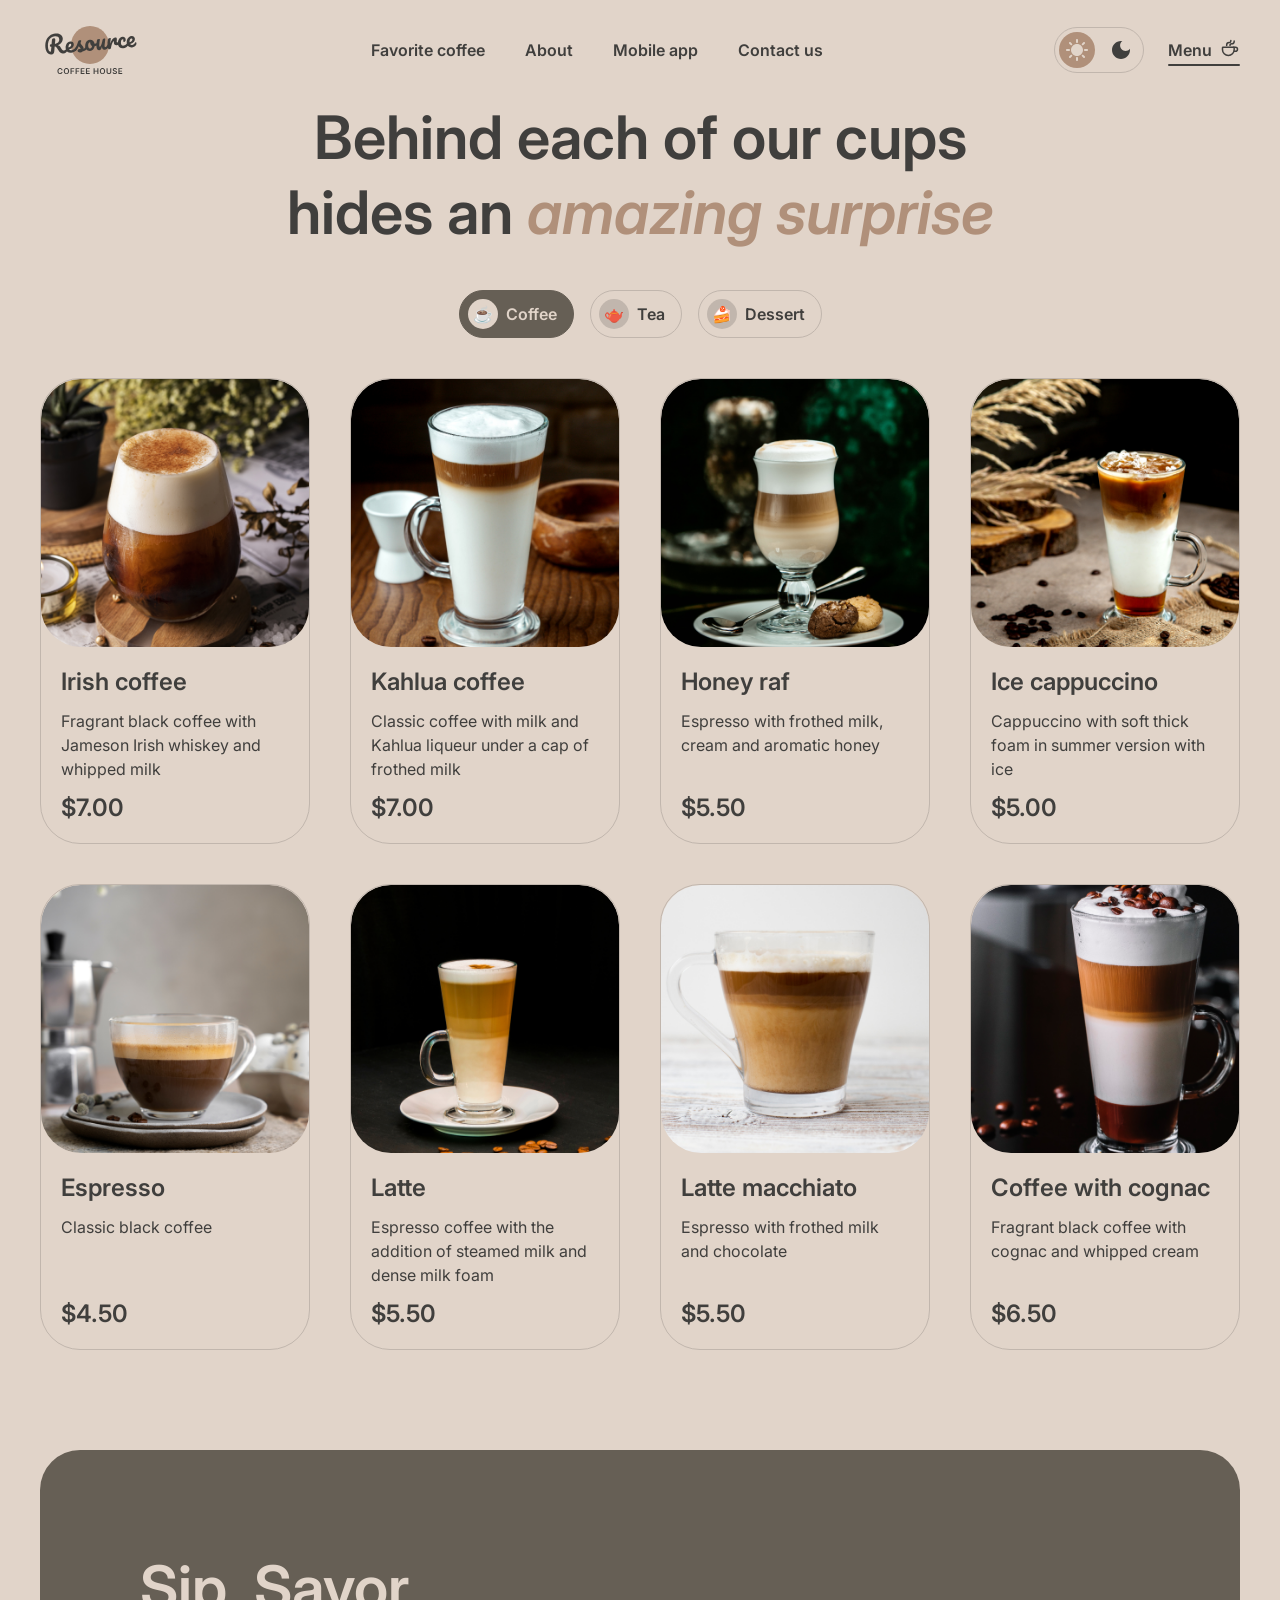
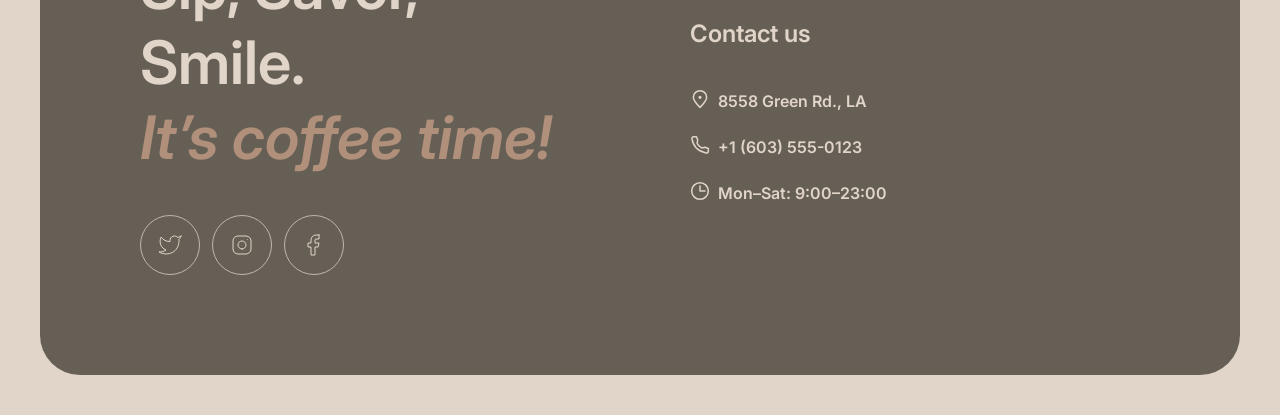
==== menu.html @ 14763e5f "feat: add sections to menu page" ====
<!doctype html>
<html lang="en">
  <head>
    <meta charset="UTF-8">
    <meta name="viewport" content="width=device-width, initial-scale=1.0">
    <meta name="description" content="Menu of Coffee House Resource: coffee, tea and desserts.">
    <title>Menu — Coffee House</title>
    <link rel="icon" href="assets/favicon.svg" type="image/svg+xml">
    <link rel="preconnect" href="https://fonts.googleapis.com">
    <link rel="preconnect" href="https://fonts.gstatic.com" crossorigin>
    <link
      rel="stylesheet"
      href="https://fonts.googleapis.com/css2?family=Inter:ital,wght@0,400;0,600;1,600&display=swap"
    >
    <link rel="stylesheet" href="css/tokens.css">
    <link rel="stylesheet" href="css/base.css">
    <link rel="stylesheet" href="css/components.css">
    <link rel="stylesheet" href="css/layout.css">
  </head>
  <body>
    <header class="header">
      <div class="container header__inner">
        <a class="logo" href="index.html">
          <img class="logo__image logo__image--light" src="assets/icons/logo.svg" width="100" height="60" alt="Resource Coffee House">
          <img class="logo__image logo__image--dark" src="assets/icons/logo-dark.svg" width="100" height="60" alt="Resource Coffee House">
        </a>
        <nav class="nav" aria-label="Main navigation">
          <ul class="nav__list">
            <li><a class="link" href="index.html#favorite-coffee">Favorite coffee</a></li>
            <li><a class="link" href="index.html#about">About</a></li>
            <li><a class="link" href="index.html#mobile-app">Mobile app</a></li>
            <li><a class="link" href="#contacts">Contact us</a></li>
          </ul>
          <ul class="nav__catalog">
            <li><a class="link" href="menu.html" aria-current="page">Menu <svg class="icon icon--coffee-cup" viewBox="0 0 20 20" fill="none" aria-hidden="true" focusable="false">
              <path d="M14.1667 9.76667V11.6667C14.1667 14.8883 11.555 17.5 8.33333 17.5C5.11167 17.5 2.5 14.8883 2.5 11.6667V9.76667C2.5 9.4353 2.76863 9.16667 3.1 9.16667H13.5667C13.898 9.16667 14.1667 9.4353 14.1667 9.76667Z" stroke="currentColor" stroke-width="1.5" stroke-linecap="round" stroke-linejoin="round"/>
              <path d="M10 7.5C10 6.66667 10.5952 5.83333 11.7857 5.83333C13.1007 5.83333 14.1667 4.76734 14.1667 3.45238V2.91667" stroke="currentColor" stroke-width="1.5" stroke-linecap="round" stroke-linejoin="round"/>
              <path d="M6.66667 7.5V7.08333C6.66667 5.70262 7.78595 4.58333 9.16667 4.58333C10.0871 4.58333 10.8333 3.83714 10.8333 2.91667V2.5" stroke="currentColor" stroke-width="1.5" stroke-linecap="round" stroke-linejoin="round"/>
              <path d="M13.3333 9.16667H15.4167C16.5673 9.16667 17.5 10.0994 17.5 11.25C17.5 12.4006 16.5673 13.3333 15.4167 13.3333H14.1667" stroke="currentColor" stroke-width="1.5" stroke-linecap="round" stroke-linejoin="round"/>
            </svg></a></li>
          </ul>
        </nav>
        <label class="theme-switch header__theme-switch">
          <input class="theme-switch__input visually-hidden" id="theme-toggle" type="checkbox" role="switch" aria-label="Dark theme">
          <span class="theme-switch__option theme-switch__option--light"><svg class="icon icon--sun" viewBox="0 0 36 36" fill="none" aria-hidden="true" focusable="false">
            <path d="M17 10V8C17 7.45 17.45 7 18 7C18.55 7 19 7.45 19 8V10C19 10.55 18.55 11 18 11C17.45 11 17 10.55 17 10ZM24.36 13.05L25.77 11.63C26.16 11.24 26.16 10.61 25.77 10.22C25.38 9.83 24.75 9.83 24.36 10.22L22.95 11.64C22.56 12.03 22.56 12.66 22.95 13.05C23.34 13.44 23.97 13.44 24.36 13.05ZM28 17H26C25.45 17 25 17.45 25 18C25 18.55 25.45 19 26 19H28C28.55 19 29 18.55 29 18C29 17.45 28.55 17 28 17ZM18 25C17.45 25 17 25.45 17 26V28C17 28.55 17.45 29 18 29C18.55 29 19 28.55 19 28V26C19 25.45 18.55 25 18 25ZM11.64 13.05L10.22 11.64C9.83 11.25 9.83 10.61 10.22 10.23C10.61 9.85 11.25 9.84 11.63 10.23L13.04 11.64C13.43 12.03 13.43 12.67 13.04 13.05C12.65 13.43 12.02 13.44 11.64 13.05ZM22.95 22.95C22.56 23.34 22.56 23.98 22.95 24.36L24.36 25.77C24.75 26.16 25.39 26.16 25.77 25.77C26.16 25.38 26.16 24.74 25.77 24.36L24.36 22.95C23.98 22.56 23.34 22.56 22.95 22.95ZM8 19H10C10.55 19 11 18.55 11 18C11 17.45 10.55 17 10 17H8C7.45 17 7 17.45 7 18C7 18.55 7.45 19 8 19ZM11.64 25.78L13.05 24.37C13.44 23.98 13.44 23.34 13.05 22.96C12.66 22.58 12.02 22.57 11.64 22.96L10.23 24.37C9.84 24.76 9.84 25.4 10.23 25.78C10.61 26.17 11.25 26.17 11.64 25.78ZM18 12C14.69 12 12 14.69 12 18C12 21.31 14.69 24 18 24C21.31 24 24 21.31 24 18C24 14.69 21.31 12 18 12Z" fill="currentColor"/>
          </svg></span>
          <span class="theme-switch__option theme-switch__option--dark"><svg class="icon icon--moon" viewBox="0 0 36 36" fill="none" aria-hidden="true" focusable="false">
            <path d="M18 9C13.03 9 9 13.03 9 18C9 22.97 13.03 27 18 27C22.97 27 27 22.97 27 18C27 17.54 26.96 17.08 26.9 16.64C25.92 18.01 24.32 18.9 22.5 18.9C19.52 18.9 17.1 16.48 17.1 13.5C17.1 11.69 17.99 10.08 19.36 9.1C18.92 9.04 18.46 9 18 9Z" fill="currentColor"/>
          </svg></span>
        </label>
        <button class="burger-button header__burger" type="button" aria-label="Open menu">
          <svg class="icon icon--burger" viewBox="0 0 17.5 9.5" fill="none" aria-hidden="true" focusable="false">
            <path d="M0.75 0.75H16.75" stroke="currentColor" stroke-width="1.5" stroke-linecap="round" stroke-linejoin="round"/>
            <path d="M0.75 8.75H16.75" stroke="currentColor" stroke-width="1.5" stroke-linecap="round" stroke-linejoin="round"/>
          </svg>
        </button>
      </div>
    </header>

    <main class="main">
      <section class="menu">
        <div class="container">
          <div class="menu__offer">
            <h1 class="menu__title">Behind each of our cups hides an <span class="accent">amazing surprise</span></h1>
            <div class="menu__tabs">
              <button class="tab tab--active" type="button" aria-pressed="true">
                <span class="tab__icon" aria-hidden="true">☕</span>Coffee
              </button>
              <button class="tab" type="button" aria-pressed="false">
                <span class="tab__icon" aria-hidden="true">🫖</span>Tea
              </button>
              <button class="tab" type="button" aria-pressed="false">
                <span class="tab__icon" aria-hidden="true">🍰</span>Dessert
              </button>
            </div>
          </div>
          <ul class="menu__grid">
            <li class="menu__item">
              <article class="card" tabindex="0">
                <div class="card__image-box">
                  <img class="card__image" src="assets/images/coffee-1.png" width="340" height="340" alt="Irish coffee">
                </div>
                <div class="card__body">
                  <div class="card__info">
                    <h2 class="card__title">Irish coffee</h2>
                    <p>Fragrant black coffee with Jameson Irish whiskey and whipped milk</p>
                  </div>
                  <p class="card__price">$7.00</p>
                </div>
              </article>
            </li>
            <li class="menu__item">
              <article class="card" tabindex="0">
                <div class="card__image-box">
                  <img class="card__image" src="assets/images/coffee-2.png" width="340" height="340" alt="Kahlua coffee">
                </div>
                <div class="card__body">
                  <div class="card__info">
                    <h2 class="card__title">Kahlua coffee</h2>
                    <p>Classic coffee with milk and Kahlua liqueur under a cap of frothed milk</p>
                  </div>
                  <p class="card__price">$7.00</p>
                </div>
              </article>
            </li>
            <li class="menu__item">
              <article class="card" tabindex="0">
                <div class="card__image-box">
                  <img class="card__image" src="assets/images/coffee-3.png" width="340" height="340" alt="Honey raf">
                </div>
                <div class="card__body">
                  <div class="card__info">
                    <h2 class="card__title">Honey raf</h2>
                    <p>Espresso with frothed milk, cream and aromatic honey</p>
                  </div>
                  <p class="card__price">$5.50</p>
                </div>
              </article>
            </li>
            <li class="menu__item">
              <article class="card" tabindex="0">
                <div class="card__image-box">
                  <img class="card__image" src="assets/images/coffee-4.png" width="340" height="340" alt="Ice cappuccino">
                </div>
                <div class="card__body">
                  <div class="card__info">
                    <h2 class="card__title">Ice cappuccino</h2>
                    <p>Cappuccino with soft thick foam in summer version with ice</p>
                  </div>
                  <p class="card__price">$5.00</p>
                </div>
              </article>
            </li>
            <li class="menu__item">
              <article class="card" tabindex="0">
                <div class="card__image-box">
                  <img class="card__image" src="assets/images/coffee-5.png" width="340" height="340" alt="Espresso">
                </div>
                <div class="card__body">
                  <div class="card__info">
                    <h2 class="card__title">Espresso</h2>
                    <p>Classic black coffee</p>
                  </div>
                  <p class="card__price">$4.50</p>
                </div>
              </article>
            </li>
            <li class="menu__item">
              <article class="card" tabindex="0">
                <div class="card__image-box">
                  <img class="card__image" src="assets/images/coffee-6.png" width="340" height="340" alt="Latte">
                </div>
                <div class="card__body">
                  <div class="card__info">
                    <h2 class="card__title">Latte</h2>
                    <p>Espresso coffee with the addition of steamed milk and dense milk foam</p>
                  </div>
                  <p class="card__price">$5.50</p>
                </div>
              </article>
            </li>
            <li class="menu__item">
              <article class="card" tabindex="0">
                <div class="card__image-box">
                  <img class="card__image" src="assets/images/coffee-7.png" width="340" height="340" alt="Latte macchiato">
                </div>
                <div class="card__body">
                  <div class="card__info">
                    <h2 class="card__title">Latte macchiato</h2>
                    <p>Espresso with frothed milk and chocolate</p>
                  </div>
                  <p class="card__price">$5.50</p>
                </div>
              </article>
            </li>
            <li class="menu__item">
              <article class="card" tabindex="0">
                <div class="card__image-box">
                  <img class="card__image" src="assets/images/coffee-8.png" width="340" height="340" alt="Coffee with cognac">
                </div>
                <div class="card__body">
                  <div class="card__info">
                    <h2 class="card__title">Coffee with cognac</h2>
                    <p>Fragrant black coffee with cognac and whipped cream</p>
                  </div>
                  <p class="card__price">$6.50</p>
                </div>
              </article>
            </li>
          </ul>
          <button class="icon-button menu__more" type="button" aria-label="Load more">
            <svg class="icon icon--refresh" viewBox="0 0 24 24" fill="none" aria-hidden="true" focusable="false">
              <path d="M21.8883 13.5C21.1645 18.3113 17.013 22 12 22C6.47715 22 2 17.5228 2 12C2 6.47715 6.47715 2 12 2C16.1006 2 19.6248 4.46819 21.1679 8" stroke="currentColor" stroke-linecap="round" stroke-linejoin="round"/>
              <path d="M17 8H21.4C21.7314 8 22 7.73137 22 7.4V3" stroke="currentColor" stroke-linecap="round" stroke-linejoin="round"/>
            </svg>
          </button>
        </div>
      </section>
    </main>

    <footer class="footer" id="contacts">
      <div class="container">
        <div class="footer__inner">
          <div class="footer__offer">
            <h2 class="footer__title">Sip, Savor, Smile. <span class="accent">It’s coffee time!</span></h2>
            <ul class="footer__socials">
              <li>
                <a class="social-link" href="https://x.com" target="_blank" rel="noopener noreferrer" aria-label="Twitter">
                  <svg class="icon icon--twitter" viewBox="0 0 24 24" fill="none" aria-hidden="true" focusable="false">
                    <path d="M23 3.01006C23 3.01006 20.9821 4.20217 19.86 4.54006C19.2577 3.84757 18.4573 3.35675 17.567 3.13398C16.6767 2.91122 15.7395 2.96725 14.8821 3.29451C14.0247 3.62177 13.2884 4.20446 12.773 4.96377C12.2575 5.72309 11.9877 6.62239 12 7.54006V8.54006C10.2426 8.58562 8.50127 8.19587 6.93101 7.4055C5.36074 6.61513 4.01032 5.44869 3 4.01006C3 4.01006 -1 13.0101 8 17.0101C5.94053 18.408 3.48716 19.109 1 19.0101C10 24.0101 21 19.0101 21 7.51006C20.9991 7.23151 20.9723 6.95365 20.92 6.68006C21.9406 5.67355 23 3.01006 23 3.01006Z" stroke="currentColor" stroke-linecap="round" stroke-linejoin="round"/>
                  </svg>
                </a>
              </li>
              <li>
                <a class="social-link" href="https://www.instagram.com" target="_blank" rel="noopener noreferrer" aria-label="Instagram">
                  <svg class="icon icon--instagram" viewBox="0 0 24 24" fill="none" aria-hidden="true" focusable="false">
                    <path d="M12 16C14.2091 16 16 14.2091 16 12C16 9.79086 14.2091 8 12 8C9.79086 8 8 9.79086 8 12C8 14.2091 9.79086 16 12 16Z" stroke="currentColor" stroke-linecap="round" stroke-linejoin="round"/>
                    <path d="M3 16V8C3 5.23858 5.23858 3 8 3H16C18.7614 3 21 5.23858 21 8V16C21 18.7614 18.7614 21 16 21H8C5.23858 21 3 18.7614 3 16Z" stroke="currentColor"/>
                    <path d="M17.5 6.51L17.51 6.49889" stroke="currentColor" stroke-linecap="round" stroke-linejoin="round"/>
                  </svg>
                </a>
              </li>
              <li>
                <a class="social-link" href="https://www.facebook.com" target="_blank" rel="noopener noreferrer" aria-label="Facebook">
                  <svg class="icon icon--facebook" viewBox="0 0 24 24" fill="none" aria-hidden="true" focusable="false">
                    <path d="M17 2H14C12.6739 2 11.4021 2.52678 10.4645 3.46447C9.52678 4.40215 9 5.67392 9 7V10H6V14H9V22H13V14H16L17 10H13V7C13 6.73478 13.1054 6.48043 13.2929 6.29289C13.4804 6.10536 13.7348 6 14 6H17V2Z" stroke="currentColor" stroke-linecap="round" stroke-linejoin="round"/>
                  </svg>
                </a>
              </li>
            </ul>
          </div>
          <div class="footer__contacts">
            <h3 class="footer__subtitle">Contact us</h3>
            <address class="footer__address">
              <ul class="footer__contacts-list">
                <li>
                  <a class="link" href="https://www.google.com/maps/search/?api=1&amp;query=8558+Green+Rd.,+Los+Angeles" target="_blank" rel="noopener noreferrer">
                    <svg class="icon icon--pin" viewBox="0 0 20 20" fill="none" aria-hidden="true" focusable="false">
                      <path d="M16.6667 8.33333C16.6667 12.0152 10 18.3333 10 18.3333C10 18.3333 3.33333 12.0152 3.33333 8.33333C3.33333 4.65143 6.3181 1.66667 10 1.66667C13.6819 1.66667 16.6667 4.65143 16.6667 8.33333Z" stroke="currentColor" stroke-width="1.5"/>
                      <path d="M10 9.16667C10.4602 9.16667 10.8333 8.79357 10.8333 8.33333C10.8333 7.8731 10.4602 7.5 10 7.5C9.53976 7.5 9.16667 7.8731 9.16667 8.33333C9.16667 8.79357 9.53976 9.16667 10 9.16667Z" fill="currentColor" stroke="currentColor" stroke-width="1.5" stroke-linecap="round" stroke-linejoin="round"/>
                    </svg>8558 Green Rd., LA
                  </a>
                </li>
                <li>
                  <a class="link" href="tel:+16035550123"><svg class="icon icon--phone" viewBox="0 0 20 20" fill="none" aria-hidden="true" focusable="false">
                    <path d="M15.0985 12.2517L11.6667 12.9167C9.34857 11.7532 7.91667 10.4167 7.08333 8.33333L7.72496 4.89158L6.5121 1.66667L3.72959 1.66667C2.60204 1.66667 1.71479 2.59962 1.90121 3.71165C2.299 6.08458 3.37244 10.0391 6.25 12.9167C9.27351 15.9402 13.5663 17.3318 16.1379 17.9288C17.2991 18.1984 18.3333 17.2908 18.3333 16.0988L18.3333 13.4844L15.0985 12.2517Z" stroke="currentColor" stroke-width="1.5" stroke-linecap="round" stroke-linejoin="round"/>
                  </svg>+1 (603) 555-0123</a>
                </li>
                <li>
                  <span class="link footer__hours"><svg class="icon icon--clock" viewBox="0 0 20 20" fill="none" aria-hidden="true" focusable="false">
                    <path d="M10 5L10 10L15 10" stroke="currentColor" stroke-width="1.5" stroke-linecap="round" stroke-linejoin="round"/>
                    <path d="M10 18.3333C14.6024 18.3333 18.3333 14.6024 18.3333 10C18.3333 5.39763 14.6024 1.66667 10 1.66667C5.39763 1.66667 1.66667 5.39763 1.66667 10C1.66667 14.6024 5.39763 18.3333 10 18.3333Z" stroke="currentColor" stroke-width="1.5" stroke-linecap="round" stroke-linejoin="round"/>
                  </svg>Mon–Sat: 9:00–23:00</span>
                </li>
              </ul>
            </address>
          </div>
        </div>
      </div>
    </footer>
  </body>
</html>
---- css/tokens.css ----
:root {
  --text-primary: #403f3d;
  --text-inverse: #e1d4c9;
  --text-accent: #b0907a;

  --background-page: #e1d4c9;
  --background-container: #665f55;
  --background-overlay: rgb(64 63 61 / 80%);

  --border-primary: #c1b6ad;
  --border-inverse: #665f55;

  --font-family: "Inter", sans-serif;
  --font-weight-regular: 400;
  --font-weight-semibold: 600;

  --heading-1: var(--font-weight-semibold) 72px / 1.05 var(--font-family);
  --heading-1-accent: italic var(--font-weight-semibold) 72px / 1.05 var(--font-family);
  --heading-2: var(--font-weight-semibold) 60px / 1.25 var(--font-family);
  --heading-2-accent: italic var(--font-weight-semibold) 60px / 1.25 var(--font-family);
  --heading-3: var(--font-weight-semibold) 24px / 1.25 var(--font-family);

  --body-medium: var(--font-weight-regular) 16px / 1.5 var(--font-family);
  --body-small: var(--font-weight-regular) 14px / 20px var(--font-family);
  --body-caption: var(--font-weight-semibold) 10px / 1.4 var(--font-family);

  --action-link-button: var(--font-weight-semibold) 16px / 1.5 var(--font-family);
  --action-burger-link: var(--font-weight-semibold) 32px / 1.25 var(--font-family);

  --radius-pill: 100px;
  --radius-large: 40px;
  --radius-medium: 20px;

  --space-4: 4px;
  --space-8: 8px;
  --space-12: 12px;
  --space-16: 16px;
  --space-20: 20px;
  --space-24: 24px;
  --space-40: 40px;
  --space-60: 60px;
  --space-100: 100px;
  --section-gap: var(--space-100);

  --container-max-width: 1440px;
  --container-padding: 40px;
  --header-height: 60px;

  --button-width: 200px;
  --button-icon-size: 60px;
  --button-burger-size: 44px;
  --icon-size-small: 20px;
  --icon-size-medium: 24px;
  --icon-size-large: 36px;
  --slider-control-width: 40px;
  --slider-control-height: 4px;

  --transition: 0.3s ease-in-out;

  color-scheme: light;
}

/* Dark theme */
:root:has(#theme-toggle:checked) {
  --text-primary: #e1d4c9;
  --text-inverse: #e1d4c9;
  --text-accent: #b0907a;

  --background-page: #292826;
  --background-container: #403f3d;
  --background-overlay: rgb(41 40 38 / 80%);

  --border-primary: #665f55;
  --border-inverse: #c1b6ad;

  color-scheme: dark;
}

@media (max-width: 600px) {
  :root {
    --heading-1: var(--font-weight-semibold) 42px / 1.15 var(--font-family);
    --heading-1-accent: italic var(--font-weight-semibold) 42px / 1.15 var(--font-family);
    --heading-2: var(--font-weight-semibold) 32px / 1.25 var(--font-family);
    --heading-2-accent: italic var(--font-weight-semibold) 32px / 1.25 var(--font-family);

    --container-padding: 16px;
  }
}
---- css/base.css ----
*,
*::before,
*::after {
  box-sizing: border-box;
}

html {
  scroll-behavior: smooth;
  -webkit-text-size-adjust: 100%;
}

body {
  margin: 0;
  min-width: 380px;
  font: var(--body-medium);
  color: var(--text-primary);
  background-color: var(--background-page);
  transition:
    color var(--transition),
    background-color var(--transition);
}

h1,
h2,
h3,
p,
ul,
figure {
  margin: 0;
}

ul {
  padding: 0;
  list-style: none;
}

a {
  color: inherit;
  text-decoration: none;
}

img,
svg {
  display: block;
  max-width: 100%;
}

button,
input {
  font: inherit;
  color: inherit;
}

button {
  padding: 0;
  border: none;
  background: none;
  cursor: pointer;
}

.container {
  width: 100%;
  max-width: var(--container-max-width);
  margin-inline: auto;
  padding-inline: var(--container-padding);
}

.accent {
  font-style: italic;
  color: var(--text-accent);
}

.visually-hidden {
  position: absolute;
  width: 1px;
  height: 1px;
  margin: -1px;
  padding: 0;
  overflow: hidden;
  clip: rect(0 0 0 0);
  white-space: nowrap;
  border: 0;
}

:focus-visible {
  outline: 2px solid var(--text-accent);
  outline-offset: 2px;
}
---- css/components.css ----
.icon {
  --icon-size: var(--icon-size-medium);

  display: block;
  flex-shrink: 0;
  width: var(--icon-size);
  height: var(--icon-size);
}

.icon--coffee-cup,
.icon--pin,
.icon--phone,
.icon--clock {
  --icon-size: var(--icon-size-small);
}

.icon--app-store {
  --icon-size: 32px;
}

.icon--google-play {
  --icon-size: 28px;
}

.icon--sun,
.icon--moon {
  --icon-size: var(--icon-size-large);
}

.link {
  position: relative;
  display: inline-flex;
  align-items: flex-start;
  gap: var(--space-8);
  font: var(--action-link-button);
}

.link::after {
  content: "";
  position: absolute;
  left: 0;
  right: 0;
  bottom: calc(-1 * var(--space-4));
  height: 2px;
  border-radius: var(--radius-pill);
  background-color: currentColor;
  transform: scaleX(0);
  transition: transform var(--transition);
}

.link:hover::after,
.link[aria-current="page"]::after {
  transform: scaleX(1);
}

.button {
  display: inline-flex;
  align-items: center;
  justify-content: center;
  width: var(--button-width);
  max-width: 100%;
  border: 1px solid transparent;
  border-radius: var(--radius-pill);
  font: var(--action-link-button);
  text-align: center;
  transition:
    color var(--transition),
    background-color var(--transition),
    border-color var(--transition);
}

.button--primary {
  padding: var(--space-20);
  color: var(--text-primary);
  background-color: var(--background-page);
}

.button--primary .icon {
  width: 0;
  opacity: 0;
  transition:
    width var(--transition),
    margin var(--transition),
    opacity var(--transition);
}

.button--primary:hover .icon {
  width: var(--icon-size);
  margin-inline-start: var(--space-8);
  opacity: 1;
}

.button--secondary {
  padding: var(--space-8) var(--space-20);
  color: var(--text-primary);
  border-color: var(--border-inverse);
}

.button--secondary:hover {
  color: var(--text-inverse);
  background-color: var(--background-container);
  border-color: var(--background-container);
}

.store-button {
  display: inline-flex;
  align-items: center;
  gap: var(--space-8);
  width: var(--button-width);
  padding: var(--space-12) var(--space-20);
  color: var(--text-primary);
  border: 1px solid var(--border-inverse);
  border-radius: var(--radius-pill);
  transition:
    color var(--transition),
    background-color var(--transition),
    border-color var(--transition);
}

.store-button:hover {
  color: var(--text-inverse);
  background-color: var(--background-container);
  border-color: var(--background-container);
}

.store-button__icon-box {
  display: flex;
  align-items: center;
  justify-content: center;
  width: var(--icon-size-large);
  height: var(--icon-size-large);
}

.store-button__text {
  display: flex;
  flex-direction: column;
  gap: 2px;
  font: var(--action-link-button);
  white-space: nowrap;
}

.store-button__caption {
  font: var(--body-caption);
}

.icon-button {
  display: inline-flex;
  align-items: center;
  justify-content: center;
  flex-shrink: 0;
  width: var(--button-icon-size);
  height: var(--button-icon-size);
  color: var(--text-primary);
  border: 1px solid var(--border-inverse);
  border-radius: var(--radius-pill);
  transition:
    color var(--transition),
    background-color var(--transition),
    border-color var(--transition);
}

.icon-button:hover {
  color: var(--text-inverse);
  background-color: var(--background-container);
  border-color: var(--background-container);
}

.social-link {
  display: inline-flex;
  align-items: center;
  justify-content: center;
  width: var(--button-icon-size);
  height: var(--button-icon-size);
  color: var(--text-inverse);
  border: 1px solid var(--border-primary);
  border-radius: var(--radius-pill);
  transition:
    color var(--transition),
    background-color var(--transition),
    border-color var(--transition);
}

.social-link:hover {
  color: var(--text-primary);
  background-color: var(--background-page);
  border-color: var(--background-page);
}

.burger-button {
  display: inline-flex;
  align-items: center;
  justify-content: center;
  width: var(--button-burger-size);
  height: var(--button-burger-size);
  color: var(--text-primary);
  border: 1px solid var(--border-inverse);
  border-radius: var(--radius-pill);
  transition:
    color var(--transition),
    background-color var(--transition);
}

.burger-button:hover {
  color: var(--text-inverse);
  background-color: var(--background-container);
}

.burger-button .icon--burger {
  width: 18px;
  height: 10px;
}

.theme-switch {
  --theme-option-size: var(--icon-size-large);

  display: inline-flex;
  align-items: center;
  gap: var(--space-8);
  padding: var(--space-4);
  border: 1px solid var(--border-primary);
  border-radius: var(--radius-pill);
  cursor: pointer;
  transition: border-color var(--transition);
}

.theme-switch:has(:focus-visible) {
  outline: 2px solid var(--text-accent);
  outline-offset: 2px;
}

.theme-switch__option {
  display: flex;
  align-items: center;
  justify-content: center;
  width: var(--theme-option-size);
  height: var(--theme-option-size);
  color: var(--text-primary);
  border-radius: var(--radius-pill);
  transition:
    color var(--transition),
    background-color var(--transition);
}

.theme-switch__input:not(:checked) ~ .theme-switch__option--light,
.theme-switch__input:checked ~ .theme-switch__option--dark {
  color: var(--text-inverse);
  background-color: var(--text-accent);
}

.theme-switch:hover .theme-switch__input:not(:checked) ~ .theme-switch__option--dark,
.theme-switch:hover .theme-switch__input:checked ~ .theme-switch__option--light {
  color: var(--text-inverse);
  background-color: var(--background-container);
}

@media (max-width: 768px) {
  .theme-switch {
    --theme-option-size: 44px;
  }
}

.tab {
  display: inline-flex;
  align-items: center;
  gap: var(--space-8);
  padding: var(--space-8) var(--space-16) var(--space-8) var(--space-8);
  font: var(--action-link-button);
  color: var(--text-primary);
  border: 1px solid var(--border-primary);
  border-radius: var(--radius-pill);
  transition:
    color var(--transition),
    background-color var(--transition),
    border-color var(--transition);
}

.tab__icon {
  display: flex;
  align-items: center;
  justify-content: center;
  width: 30px;
  height: 30px;
  border-radius: var(--radius-pill);
  background-color: var(--border-primary);
  transition: background-color var(--transition);
}

.tab--active,
.tab:hover {
  color: var(--text-inverse);
  background-color: var(--background-container);
  border-color: var(--background-container);
}

.tab--active .tab__icon,
.tab:hover .tab__icon {
  background-color: var(--background-page);
}

.slider-controls {
  display: flex;
  gap: var(--space-12);
}

.slider-control {
  width: var(--slider-control-width);
  height: var(--slider-control-height);
  border-radius: var(--radius-pill);
  background-color: var(--border-primary);
  transition: background-color var(--transition);
}

.slider-control--active {
  background-color: var(--background-container);
}

.card {
  display: flex;
  flex-direction: column;
  height: 100%;
  overflow: hidden;
  color: var(--text-primary);
  border: 1px solid var(--border-primary);
  border-radius: var(--radius-large);
  cursor: pointer;
}

.card__image-box {
  aspect-ratio: 1;
  overflow: hidden;
  border-radius: var(--radius-large);
}

.card__image {
  width: 100%;
  height: 100%;
  object-fit: cover;
  transform: scale(1.1);
  transition: transform var(--transition);
}

.card:hover .card__image {
  transform: scale(1);
}

.card__body {
  display: flex;
  flex: 1;
  flex-direction: column;
  justify-content: space-between;
  gap: var(--space-12);
  padding: var(--space-20);
}

.card__info {
  display: flex;
  flex-direction: column;
  gap: var(--space-12);
}

.card__title,
.card__price {
  font: var(--heading-3);
}

.photo {
  overflow: hidden;
  border-radius: var(--radius-medium);
}

.photo__image {
  width: 100%;
  height: 100%;
  object-fit: cover;
  transform: scale(1.1);
  transition: transform var(--transition);
}

.photo:hover .photo__image {
  transform: scale(1);
}
---- css/layout.css ----
.header {
  padding-top: var(--space-20);
}

.header__inner {
  display: grid;
  grid-template-columns: auto 1fr auto auto;
  align-items: center;
  column-gap: var(--space-24);
  min-height: var(--header-height);
}

.logo {
  grid-column: 1;
  grid-row: 1;
}

.logo__image--dark,
:root:has(#theme-toggle:checked) .logo__image--light {
  display: none;
}

:root:has(#theme-toggle:checked) .logo__image--dark {
  display: block;
}

.nav {
  display: grid;
  grid-column: 2 / 5;
  grid-row: 1;
  grid-template-columns: subgrid;
  align-items: center;
}

.nav__list {
  display: flex;
  grid-column: 1;
  justify-content: center;
  gap: var(--space-40);
  white-space: nowrap;
}

.nav__catalog {
  grid-column: 3;
  white-space: nowrap;
}

.header__theme-switch {
  grid-column: 3;
  grid-row: 1;
}

.header__burger {
  display: none;
  grid-column: 4;
  grid-row: 1;
}

.main {
  padding-top: var(--space-20);
}

.footer {
  padding-block: var(--section-gap) var(--space-40);
}

.footer__inner {
  display: flex;
  align-items: center;
  gap: var(--space-100);
  padding: var(--space-100);
  color: var(--text-inverse);
  background-color: var(--background-container);
  border-radius: var(--radius-large);
  transition: background-color var(--transition);
}

.footer__offer,
.footer__contacts {
  display: flex;
  flex: 1;
  flex-direction: column;
  gap: var(--space-40);
}

.footer__title {
  font: var(--heading-2);
}

.footer__title .accent {
  display: block;
}

.footer__subtitle {
  font: var(--heading-3);
}

.footer__socials {
  display: flex;
  gap: var(--space-12);
}

.footer__address {
  font-style: normal;
}

.footer__contacts-list {
  display: flex;
  flex-direction: column;
  align-items: flex-start;
  gap: var(--space-20);
}

.footer__hours::after {
  content: none;
}

.section {
  padding-top: var(--section-gap);
}

.section__title {
  font: var(--heading-2);
}

.hero__inner {
  display: flex;
  align-items: center;
  padding: var(--space-100);
  color: var(--text-inverse);
  background: url("../assets/images/img-hero.png") center / cover no-repeat;
  border-radius: var(--radius-large);
}

.hero__offer {
  display: flex;
  flex-direction: column;
  align-items: flex-start;
  gap: var(--space-40);
  max-width: 530px;
}

.hero__title {
  font: var(--heading-1);
}

.favorite-coffee .section__title {
  margin-bottom: var(--space-40);
  text-align: center;
}

.slider {
  display: flex;
  align-items: center;
  justify-content: center;
  gap: var(--space-40);
}

.slider__viewport {
  flex: 1;
  max-width: 1152px;
  overflow: hidden;
}

.slider__track {
  display: flex;
}

.slide {
  flex: 0 0 100%;
}

.slide__content {
  display: flex;
  flex-direction: column;
  align-items: center;
  gap: var(--space-20);
  max-width: 480px;
  margin-inline: auto;
  text-align: center;
}

.slide__image {
  width: 100%;
  aspect-ratio: 1;
  object-fit: cover;
}

.slide__description {
  display: flex;
  flex-direction: column;
  gap: var(--space-16);
}

.slide__title,
.slide__price {
  font: var(--heading-3);
}

.slider__controls {
  justify-content: center;
  margin-top: var(--space-40);
}

.about__title {
  margin-bottom: var(--space-40);
}

@media (min-width: 601px) {
  .about__title {
    font-size: 56px;
  }
}

.about__gallery {
  display: grid;
  grid-template-columns: 1fr 1fr;
  gap: var(--space-40);
}

.about__column {
  display: flex;
  flex-direction: column;
  gap: var(--space-40);
}

.about__photo--tall {
  height: 590px;
}

.about__photo--short {
  height: 430px;
}

.mobile-app__inner {
  display: flex;
  align-items: center;
  gap: var(--space-100);
}

.mobile-app__offer {
  display: flex;
  flex: 1;
  flex-direction: column;
  align-items: flex-start;
  gap: var(--space-40);
}

.mobile-app__title-line {
  display: block;
}

.mobile-app__buttons {
  display: flex;
  flex-wrap: wrap;
  gap: var(--space-20);
}

.mobile-app__image {
  flex: 1;
  min-width: 0;
  max-width: 630px;
  height: auto;
}

.menu__offer {
  display: flex;
  flex-direction: column;
  align-items: center;
  gap: var(--space-40);
  margin-bottom: var(--space-40);
}

.menu__title {
  max-width: 800px;
  font: var(--heading-2);
  text-align: center;
}

.menu__tabs {
  display: flex;
  flex-wrap: wrap;
  justify-content: center;
  gap: var(--space-16);
}

.menu__grid {
  display: grid;
  grid-template-columns: repeat(4, 1fr);
  gap: var(--space-40);
}

.menu__more {
  display: none;
}

@media (max-width: 1024px) {
  .footer__inner {
    flex-direction: column;
    align-items: stretch;
    padding: var(--space-100) var(--space-60);
  }

  .mobile-app__inner {
    flex-direction: column;
    align-items: stretch;
  }

  .mobile-app__image {
    align-self: center;
    width: 100%;
  }
}

@media (max-width: 900px) {
  .nav {
    display: none;
  }

  .header__burger {
    display: inline-flex;
  }
}

@media (max-width: 768px) {
  .hero__inner {
    padding: var(--space-100) var(--space-60);
  }

  .about__gallery {
    grid-template-columns: 1fr;
  }

  .about__photo--extra {
    display: none;
  }
}

@media (max-width: 600px) {
  .header__inner {
    column-gap: var(--space-12);
  }

  .footer__inner {
    gap: var(--space-40);
    padding: var(--space-60) var(--space-16);
  }

  .hero__inner {
    padding: var(--space-60) var(--space-16);
  }

  .hero__offer {
    max-width: none;
  }

  .slider__arrow {
    display: none;
  }

  .mobile-app__inner {
    gap: var(--space-40);
  }

  .mobile-app__buttons {
    flex-direction: column;
  }
}
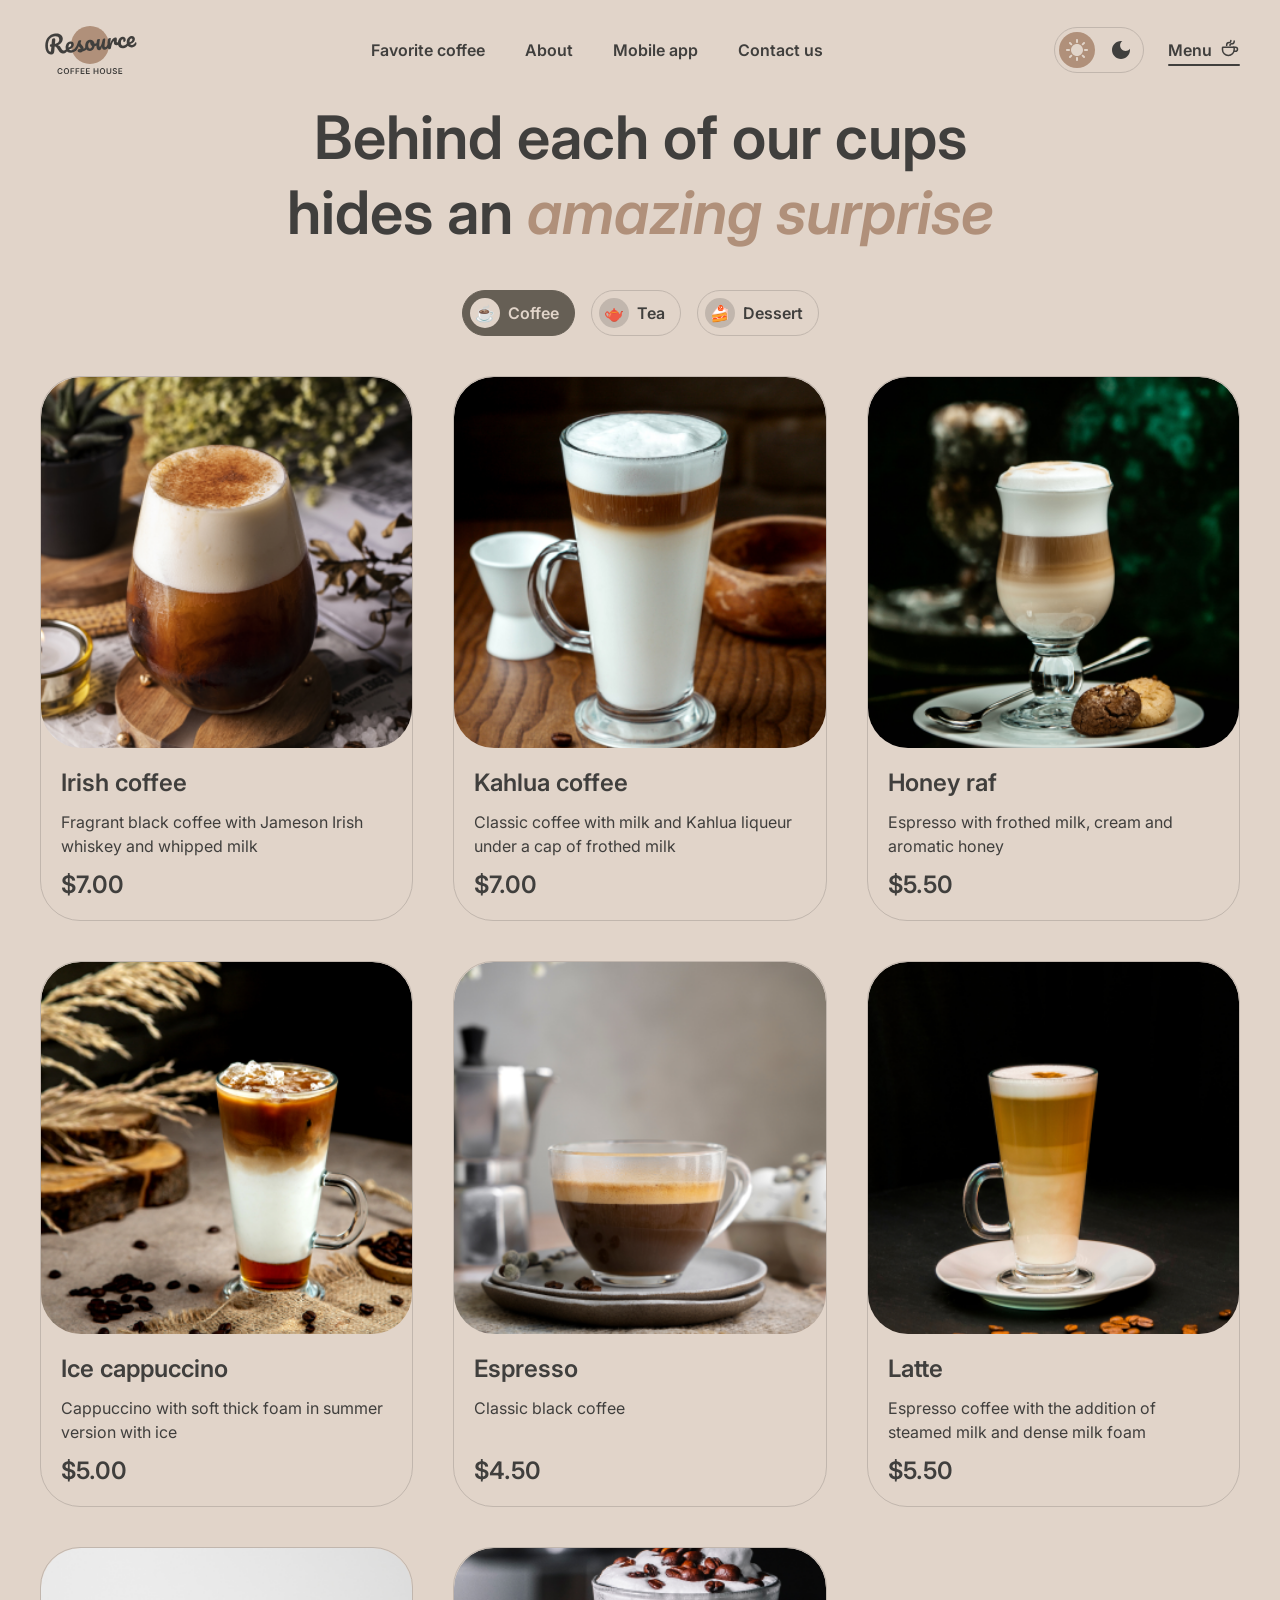
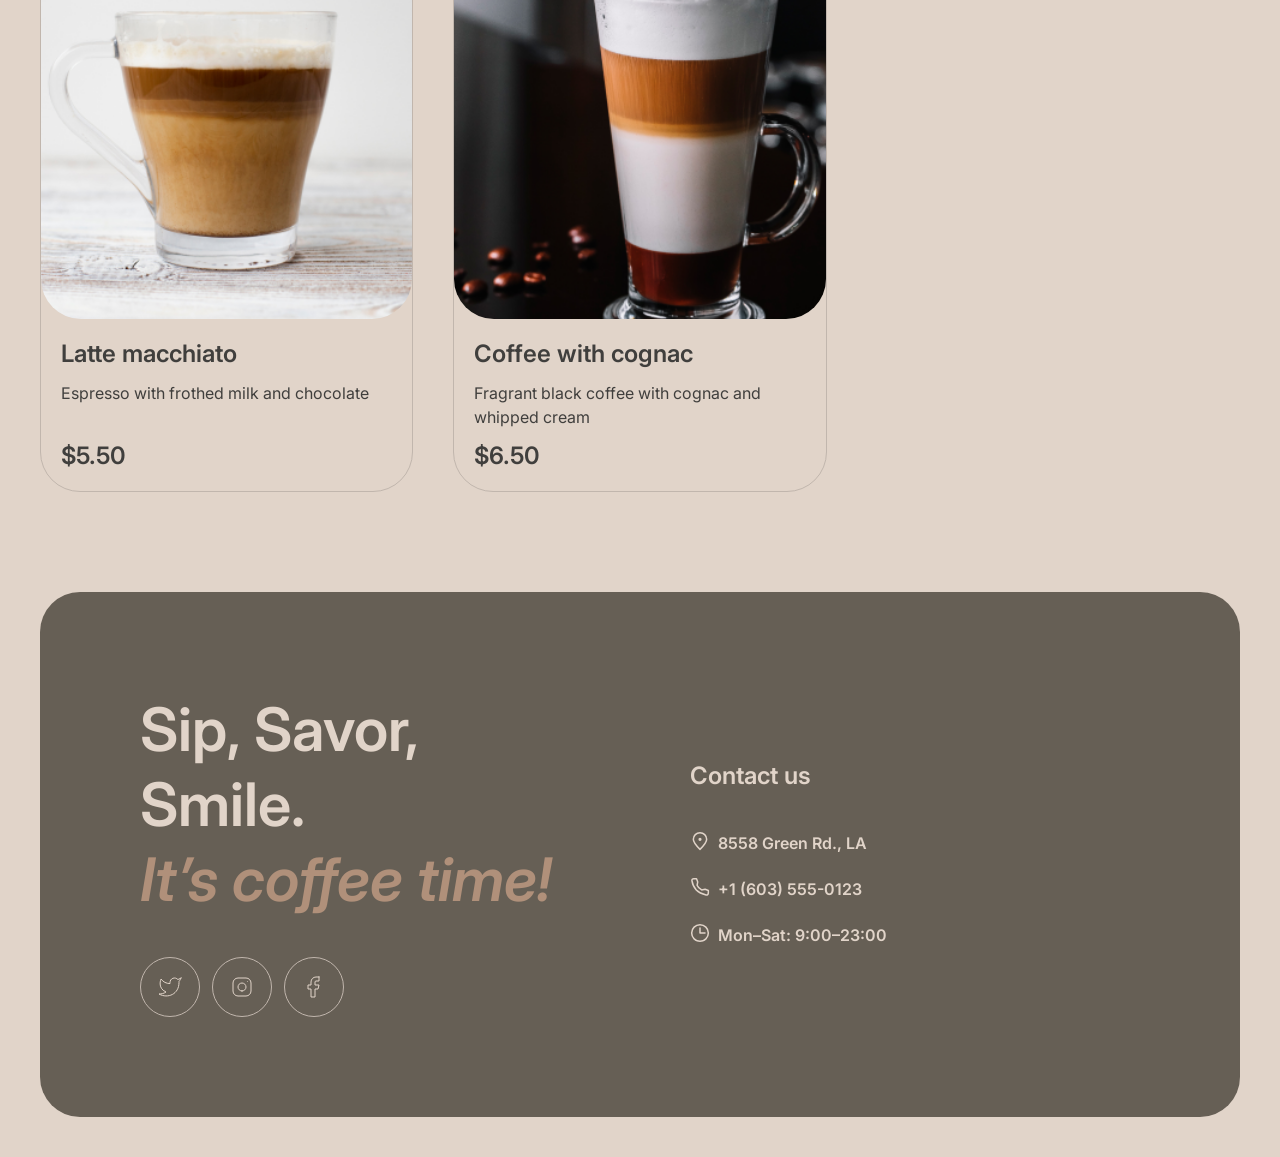
==== commit db2678bf: "feat: add theme.js to save selected dark/light theme to localStorage" ====
--- a/menu.html
+++ b/menu.html
@@ -16,6 +16,7 @@
     <link rel="stylesheet" href="css/base.css">
     <link rel="stylesheet" href="css/components.css">
     <link rel="stylesheet" href="css/layout.css">
+    <script src="js/theme.js"></script>
   </head>
   <body>
     <header class="header">
--- a/css/tokens.css
+++ b/css/tokens.css
@@ -61,6 +61,7 @@
 }
 
 /* Dark theme */
+:root[data-theme="dark"],
 :root:has(#theme-toggle:checked) {
   --text-primary: #e1d4c9;
   --text-inverse: #e1d4c9;
--- a/css/components.css
+++ b/css/components.css
@@ -241,14 +241,30 @@
     background-color var(--transition);
 }
 
-.theme-switch__input:not(:checked) ~ .theme-switch__option--light,
-.theme-switch__input:checked ~ .theme-switch__option--dark {
+.theme-switch__option--light {
   color: var(--text-inverse);
   background-color: var(--text-accent);
 }
 
-.theme-switch:hover .theme-switch__input:not(:checked) ~ .theme-switch__option--dark,
-.theme-switch:hover .theme-switch__input:checked ~ .theme-switch__option--light {
+.theme-switch:hover .theme-switch__option--dark {
+  color: var(--text-inverse);
+  background-color: var(--background-container);
+}
+
+:root[data-theme="dark"] .theme-switch__option--light,
+:root:has(#theme-toggle:checked) .theme-switch__option--light {
+  color: var(--text-primary);
+  background-color: transparent;
+}
+
+:root[data-theme="dark"] .theme-switch__option--dark,
+:root:has(#theme-toggle:checked) .theme-switch__option--dark {
+  color: var(--text-inverse);
+  background-color: var(--text-accent);
+}
+
+:root[data-theme="dark"] .theme-switch:hover .theme-switch__option--light,
+:root:has(#theme-toggle:checked) .theme-switch:hover .theme-switch__option--light {
   color: var(--text-inverse);
   background-color: var(--background-container);
 }
@@ -263,7 +279,7 @@
   display: inline-flex;
   align-items: center;
   gap: var(--space-8);
-  padding: var(--space-8) var(--space-16) var(--space-8) var(--space-8);
+  padding: calc(var(--space-8) - 1px) calc(var(--space-16) - 1px) calc(var(--space-8) - 1px) calc(var(--space-8) - 1px);
   font: var(--action-link-button);
   color: var(--text-primary);
   border: 1px solid var(--border-primary);
@@ -311,7 +327,7 @@
 }
 
 .slider-control--active {
-  background-color: var(--background-container);
+  background-color: var(--border-inverse);
 }
 
 .card {
--- a/css/layout.css
+++ b/css/layout.css
@@ -16,10 +16,12 @@
 }
 
 .logo__image--dark,
+:root[data-theme="dark"] .logo__image--light,
 :root:has(#theme-toggle:checked) .logo__image--light {
   display: none;
 }
 
+:root[data-theme="dark"] .logo__image--dark,
 :root:has(#theme-toggle:checked) .logo__image--dark {
   display: block;
 }
@@ -286,7 +288,7 @@
 
 .menu__grid {
   display: grid;
-  grid-template-columns: repeat(4, 1fr);
+  grid-template-columns: repeat(auto-fill, minmax(280px, 1fr));
   gap: var(--space-40);
 }
 
@@ -334,6 +336,20 @@
   .about__photo--extra {
     display: none;
   }
+
+  .menu__grid {
+    grid-template-columns: repeat(auto-fill, 310px);
+    justify-content: center;
+  }
+
+  .menu__item:nth-child(n + 5) {
+    display: none;
+  }
+
+  .menu__more {
+    display: flex;
+    margin: var(--space-40) auto 0;
+  }
 }
 
 @media (max-width: 600px) {
@@ -365,4 +381,8 @@
   .mobile-app__buttons {
     flex-direction: column;
   }
-}
+
+  .menu__tabs {
+    gap: var(--space-8);
+  }
+}
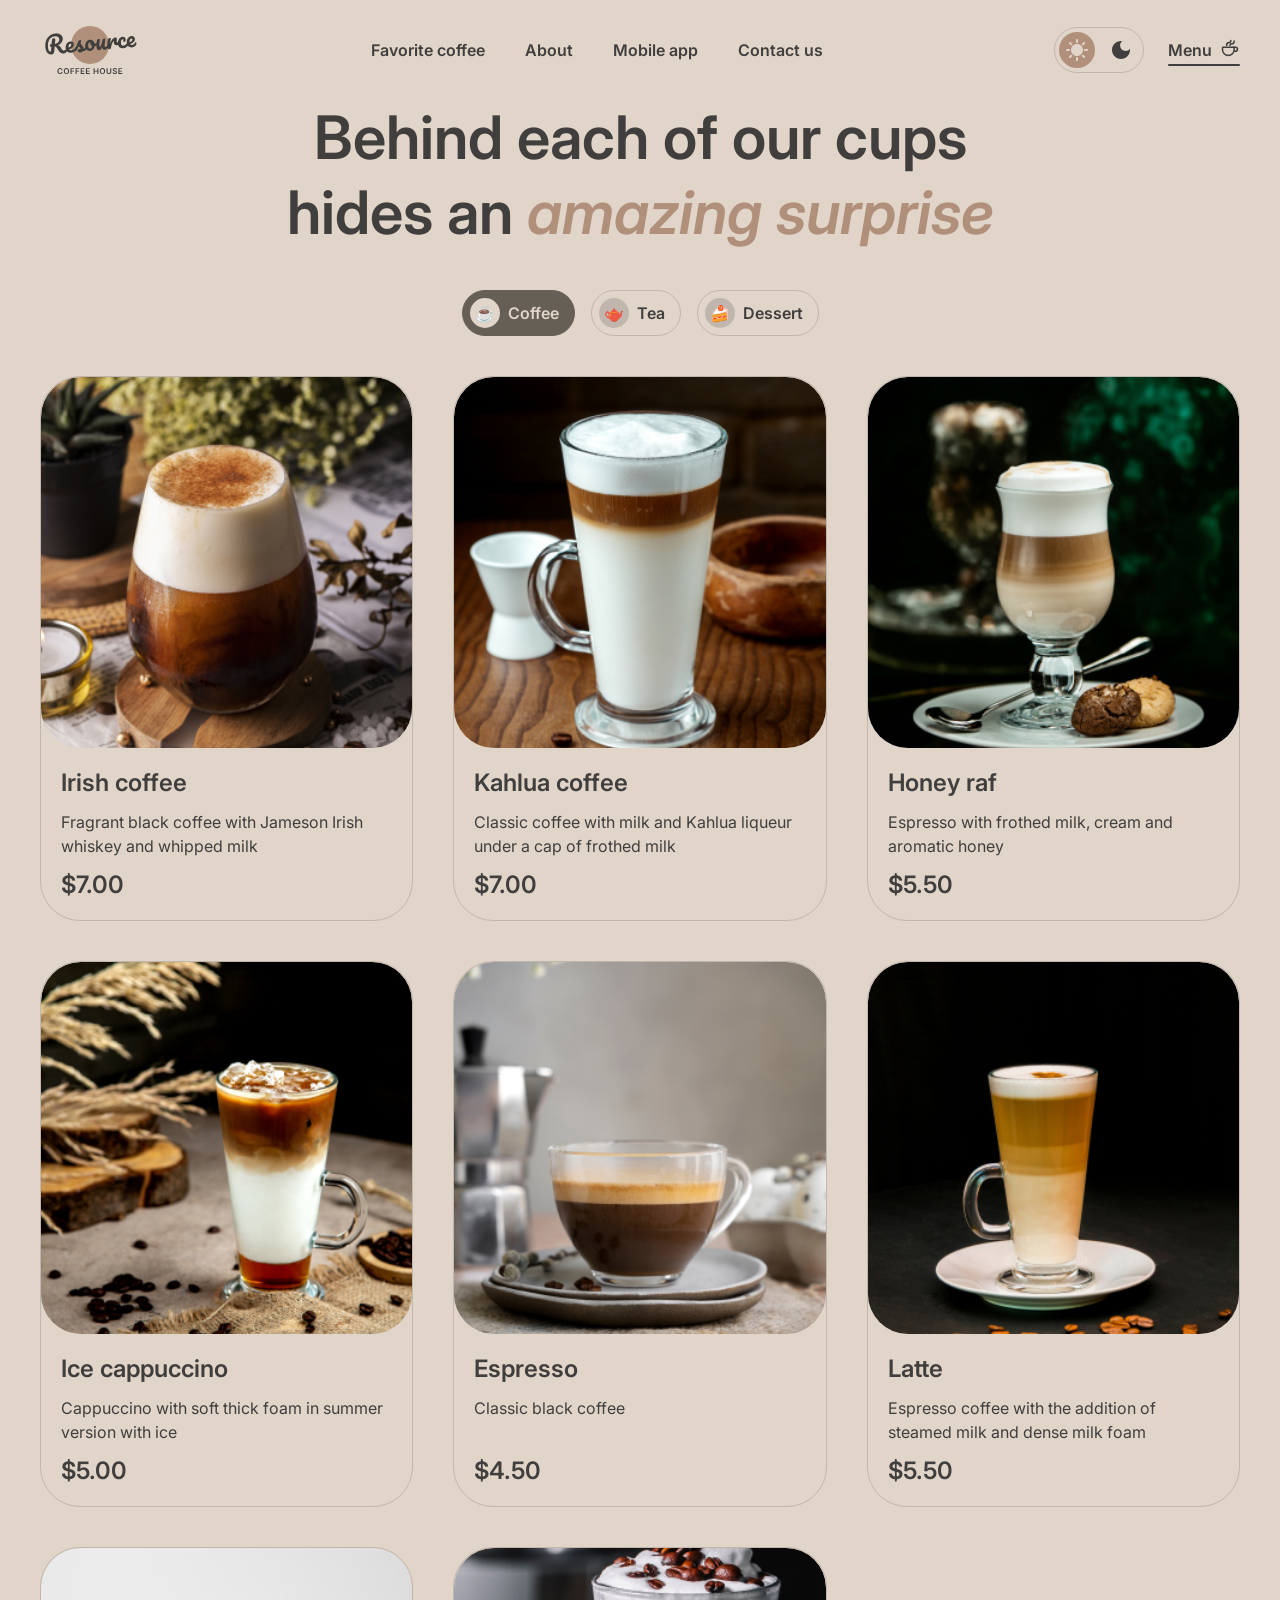
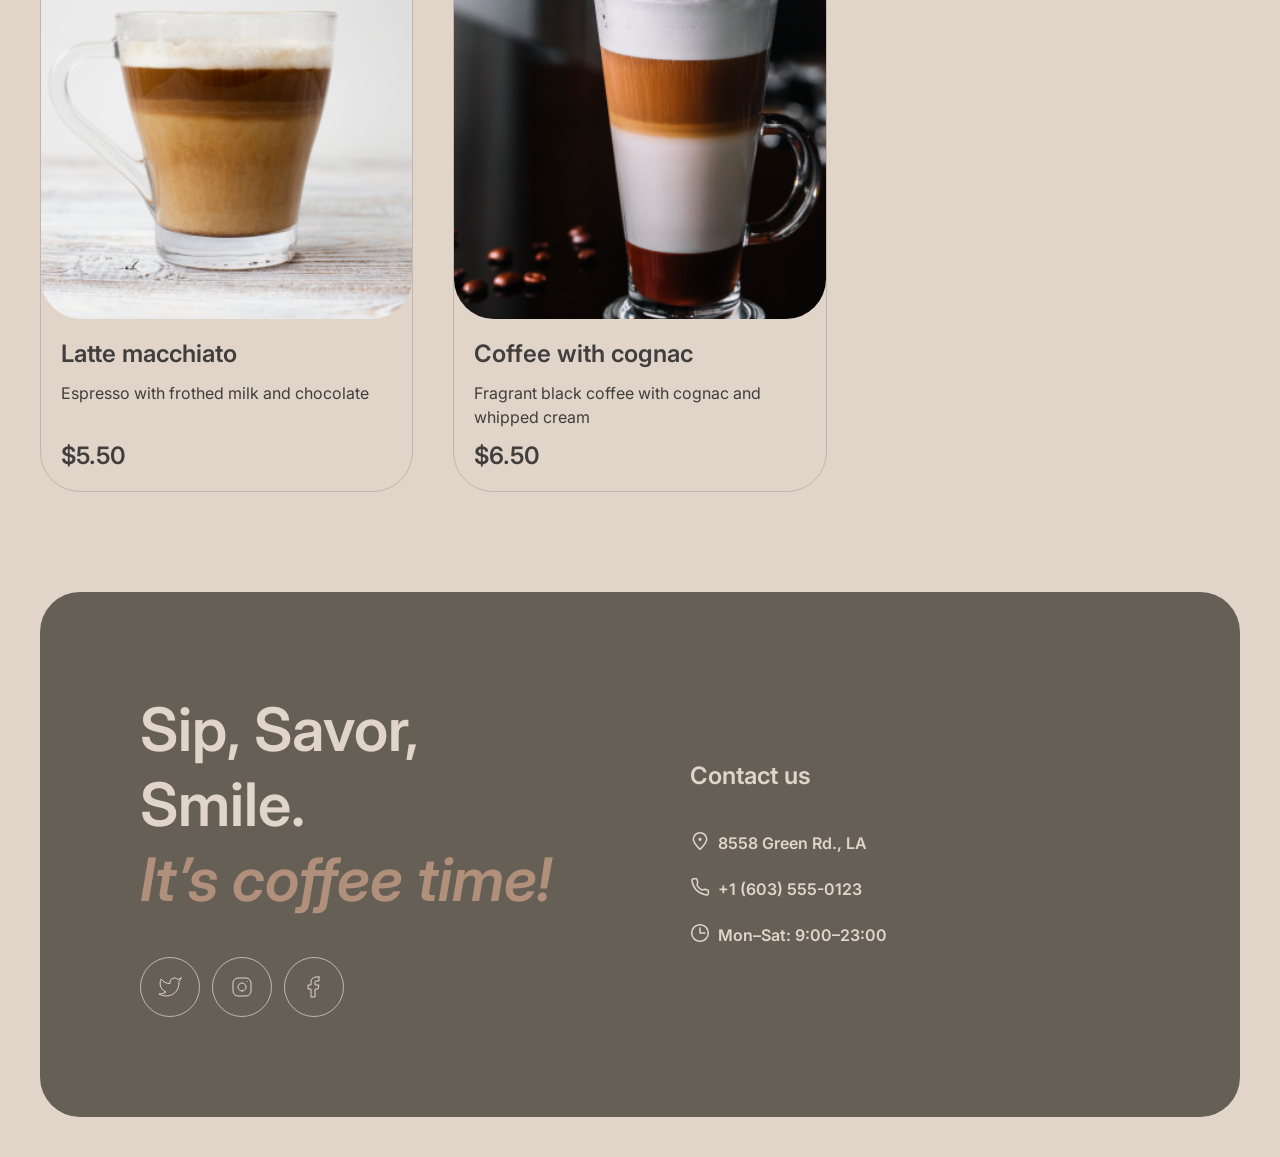
==== commit 2f53e07c: "fix: use svg icons from assets/icons insted of svg tags in html" ====
--- a/menu.html
+++ b/menu.html
@@ -33,28 +33,16 @@
             <li><a class="link" href="#contacts">Contact us</a></li>
           </ul>
           <ul class="nav__catalog">
-            <li><a class="link" href="menu.html" aria-current="page">Menu <svg class="icon icon--coffee-cup" viewBox="0 0 20 20" fill="none" aria-hidden="true" focusable="false">
-              <path d="M14.1667 9.76667V11.6667C14.1667 14.8883 11.555 17.5 8.33333 17.5C5.11167 17.5 2.5 14.8883 2.5 11.6667V9.76667C2.5 9.4353 2.76863 9.16667 3.1 9.16667H13.5667C13.898 9.16667 14.1667 9.4353 14.1667 9.76667Z" stroke="currentColor" stroke-width="1.5" stroke-linecap="round" stroke-linejoin="round"/>
-              <path d="M10 7.5C10 6.66667 10.5952 5.83333 11.7857 5.83333C13.1007 5.83333 14.1667 4.76734 14.1667 3.45238V2.91667" stroke="currentColor" stroke-width="1.5" stroke-linecap="round" stroke-linejoin="round"/>
-              <path d="M6.66667 7.5V7.08333C6.66667 5.70262 7.78595 4.58333 9.16667 4.58333C10.0871 4.58333 10.8333 3.83714 10.8333 2.91667V2.5" stroke="currentColor" stroke-width="1.5" stroke-linecap="round" stroke-linejoin="round"/>
-              <path d="M13.3333 9.16667H15.4167C16.5673 9.16667 17.5 10.0994 17.5 11.25C17.5 12.4006 16.5673 13.3333 15.4167 13.3333H14.1667" stroke="currentColor" stroke-width="1.5" stroke-linecap="round" stroke-linejoin="round"/>
-            </svg></a></li>
+            <li><a class="link" href="menu.html" aria-current="page">Menu <span class="icon icon--coffee-cup" aria-hidden="true"></span></a></li>
           </ul>
         </nav>
         <label class="theme-switch header__theme-switch">
           <input class="theme-switch__input visually-hidden" id="theme-toggle" type="checkbox" role="switch" aria-label="Dark theme">
-          <span class="theme-switch__option theme-switch__option--light"><svg class="icon icon--sun" viewBox="0 0 36 36" fill="none" aria-hidden="true" focusable="false">
-            <path d="M17 10V8C17 7.45 17.45 7 18 7C18.55 7 19 7.45 19 8V10C19 10.55 18.55 11 18 11C17.45 11 17 10.55 17 10ZM24.36 13.05L25.77 11.63C26.16 11.24 26.16 10.61 25.77 10.22C25.38 9.83 24.75 9.83 24.36 10.22L22.95 11.64C22.56 12.03 22.56 12.66 22.95 13.05C23.34 13.44 23.97 13.44 24.36 13.05ZM28 17H26C25.45 17 25 17.45 25 18C25 18.55 25.45 19 26 19H28C28.55 19 29 18.55 29 18C29 17.45 28.55 17 28 17ZM18 25C17.45 25 17 25.45 17 26V28C17 28.55 17.45 29 18 29C18.55 29 19 28.55 19 28V26C19 25.45 18.55 25 18 25ZM11.64 13.05L10.22 11.64C9.83 11.25 9.83 10.61 10.22 10.23C10.61 9.85 11.25 9.84 11.63 10.23L13.04 11.64C13.43 12.03 13.43 12.67 13.04 13.05C12.65 13.43 12.02 13.44 11.64 13.05ZM22.95 22.95C22.56 23.34 22.56 23.98 22.95 24.36L24.36 25.77C24.75 26.16 25.39 26.16 25.77 25.77C26.16 25.38 26.16 24.74 25.77 24.36L24.36 22.95C23.98 22.56 23.34 22.56 22.95 22.95ZM8 19H10C10.55 19 11 18.55 11 18C11 17.45 10.55 17 10 17H8C7.45 17 7 17.45 7 18C7 18.55 7.45 19 8 19ZM11.64 25.78L13.05 24.37C13.44 23.98 13.44 23.34 13.05 22.96C12.66 22.58 12.02 22.57 11.64 22.96L10.23 24.37C9.84 24.76 9.84 25.4 10.23 25.78C10.61 26.17 11.25 26.17 11.64 25.78ZM18 12C14.69 12 12 14.69 12 18C12 21.31 14.69 24 18 24C21.31 24 24 21.31 24 18C24 14.69 21.31 12 18 12Z" fill="currentColor"/>
-          </svg></span>
-          <span class="theme-switch__option theme-switch__option--dark"><svg class="icon icon--moon" viewBox="0 0 36 36" fill="none" aria-hidden="true" focusable="false">
-            <path d="M18 9C13.03 9 9 13.03 9 18C9 22.97 13.03 27 18 27C22.97 27 27 22.97 27 18C27 17.54 26.96 17.08 26.9 16.64C25.92 18.01 24.32 18.9 22.5 18.9C19.52 18.9 17.1 16.48 17.1 13.5C17.1 11.69 17.99 10.08 19.36 9.1C18.92 9.04 18.46 9 18 9Z" fill="currentColor"/>
-          </svg></span>
+          <span class="theme-switch__option theme-switch__option--light"><span class="icon icon--sun" aria-hidden="true"></span></span>
+          <span class="theme-switch__option theme-switch__option--dark"><span class="icon icon--moon" aria-hidden="true"></span></span>
         </label>
         <button class="burger-button header__burger" type="button" aria-label="Open menu">
-          <svg class="icon icon--burger" viewBox="0 0 17.5 9.5" fill="none" aria-hidden="true" focusable="false">
-            <path d="M0.75 0.75H16.75" stroke="currentColor" stroke-width="1.5" stroke-linecap="round" stroke-linejoin="round"/>
-            <path d="M0.75 8.75H16.75" stroke="currentColor" stroke-width="1.5" stroke-linecap="round" stroke-linejoin="round"/>
-          </svg>
+          <span class="icon icon--burger" aria-hidden="true"></span>
         </button>
       </div>
     </header>
@@ -191,10 +179,7 @@
             </li>
           </ul>
           <button class="icon-button menu__more" type="button" aria-label="Load more">
-            <svg class="icon icon--refresh" viewBox="0 0 24 24" fill="none" aria-hidden="true" focusable="false">
-              <path d="M21.8883 13.5C21.1645 18.3113 17.013 22 12 22C6.47715 22 2 17.5228 2 12C2 6.47715 6.47715 2 12 2C16.1006 2 19.6248 4.46819 21.1679 8" stroke="currentColor" stroke-linecap="round" stroke-linejoin="round"/>
-              <path d="M17 8H21.4C21.7314 8 22 7.73137 22 7.4V3" stroke="currentColor" stroke-linecap="round" stroke-linejoin="round"/>
-            </svg>
+            <span class="icon icon--refresh" aria-hidden="true"></span>
           </button>
         </div>
       </section>
@@ -208,25 +193,17 @@
             <ul class="footer__socials">
               <li>
                 <a class="social-link" href="https://x.com" target="_blank" rel="noopener noreferrer" aria-label="Twitter">
-                  <svg class="icon icon--twitter" viewBox="0 0 24 24" fill="none" aria-hidden="true" focusable="false">
-                    <path d="M23 3.01006C23 3.01006 20.9821 4.20217 19.86 4.54006C19.2577 3.84757 18.4573 3.35675 17.567 3.13398C16.6767 2.91122 15.7395 2.96725 14.8821 3.29451C14.0247 3.62177 13.2884 4.20446 12.773 4.96377C12.2575 5.72309 11.9877 6.62239 12 7.54006V8.54006C10.2426 8.58562 8.50127 8.19587 6.93101 7.4055C5.36074 6.61513 4.01032 5.44869 3 4.01006C3 4.01006 -1 13.0101 8 17.0101C5.94053 18.408 3.48716 19.109 1 19.0101C10 24.0101 21 19.0101 21 7.51006C20.9991 7.23151 20.9723 6.95365 20.92 6.68006C21.9406 5.67355 23 3.01006 23 3.01006Z" stroke="currentColor" stroke-linecap="round" stroke-linejoin="round"/>
-                  </svg>
+                  <span class="icon icon--twitter" aria-hidden="true"></span>
                 </a>
               </li>
               <li>
                 <a class="social-link" href="https://www.instagram.com" target="_blank" rel="noopener noreferrer" aria-label="Instagram">
-                  <svg class="icon icon--instagram" viewBox="0 0 24 24" fill="none" aria-hidden="true" focusable="false">
-                    <path d="M12 16C14.2091 16 16 14.2091 16 12C16 9.79086 14.2091 8 12 8C9.79086 8 8 9.79086 8 12C8 14.2091 9.79086 16 12 16Z" stroke="currentColor" stroke-linecap="round" stroke-linejoin="round"/>
-                    <path d="M3 16V8C3 5.23858 5.23858 3 8 3H16C18.7614 3 21 5.23858 21 8V16C21 18.7614 18.7614 21 16 21H8C5.23858 21 3 18.7614 3 16Z" stroke="currentColor"/>
-                    <path d="M17.5 6.51L17.51 6.49889" stroke="currentColor" stroke-linecap="round" stroke-linejoin="round"/>
-                  </svg>
+                  <span class="icon icon--instagram" aria-hidden="true"></span>
                 </a>
               </li>
               <li>
                 <a class="social-link" href="https://www.facebook.com" target="_blank" rel="noopener noreferrer" aria-label="Facebook">
-                  <svg class="icon icon--facebook" viewBox="0 0 24 24" fill="none" aria-hidden="true" focusable="false">
-                    <path d="M17 2H14C12.6739 2 11.4021 2.52678 10.4645 3.46447C9.52678 4.40215 9 5.67392 9 7V10H6V14H9V22H13V14H16L17 10H13V7C13 6.73478 13.1054 6.48043 13.2929 6.29289C13.4804 6.10536 13.7348 6 14 6H17V2Z" stroke="currentColor" stroke-linecap="round" stroke-linejoin="round"/>
-                  </svg>
+                  <span class="icon icon--facebook" aria-hidden="true"></span>
                 </a>
               </li>
             </ul>
@@ -237,22 +214,14 @@
               <ul class="footer__contacts-list">
                 <li>
                   <a class="link" href="https://www.google.com/maps/search/?api=1&amp;query=8558+Green+Rd.,+Los+Angeles" target="_blank" rel="noopener noreferrer">
-                    <svg class="icon icon--pin" viewBox="0 0 20 20" fill="none" aria-hidden="true" focusable="false">
-                      <path d="M16.6667 8.33333C16.6667 12.0152 10 18.3333 10 18.3333C10 18.3333 3.33333 12.0152 3.33333 8.33333C3.33333 4.65143 6.3181 1.66667 10 1.66667C13.6819 1.66667 16.6667 4.65143 16.6667 8.33333Z" stroke="currentColor" stroke-width="1.5"/>
-                      <path d="M10 9.16667C10.4602 9.16667 10.8333 8.79357 10.8333 8.33333C10.8333 7.8731 10.4602 7.5 10 7.5C9.53976 7.5 9.16667 7.8731 9.16667 8.33333C9.16667 8.79357 9.53976 9.16667 10 9.16667Z" fill="currentColor" stroke="currentColor" stroke-width="1.5" stroke-linecap="round" stroke-linejoin="round"/>
-                    </svg>8558 Green Rd., LA
+                    <span class="icon icon--pin" aria-hidden="true"></span>8558 Green Rd., LA
                   </a>
                 </li>
                 <li>
-                  <a class="link" href="tel:+16035550123"><svg class="icon icon--phone" viewBox="0 0 20 20" fill="none" aria-hidden="true" focusable="false">
-                    <path d="M15.0985 12.2517L11.6667 12.9167C9.34857 11.7532 7.91667 10.4167 7.08333 8.33333L7.72496 4.89158L6.5121 1.66667L3.72959 1.66667C2.60204 1.66667 1.71479 2.59962 1.90121 3.71165C2.299 6.08458 3.37244 10.0391 6.25 12.9167C9.27351 15.9402 13.5663 17.3318 16.1379 17.9288C17.2991 18.1984 18.3333 17.2908 18.3333 16.0988L18.3333 13.4844L15.0985 12.2517Z" stroke="currentColor" stroke-width="1.5" stroke-linecap="round" stroke-linejoin="round"/>
-                  </svg>+1 (603) 555-0123</a>
+                  <a class="link" href="tel:+16035550123"><span class="icon icon--phone" aria-hidden="true"></span>+1 (603) 555-0123</a>
                 </li>
                 <li>
-                  <span class="link footer__hours"><svg class="icon icon--clock" viewBox="0 0 20 20" fill="none" aria-hidden="true" focusable="false">
-                    <path d="M10 5L10 10L15 10" stroke="currentColor" stroke-width="1.5" stroke-linecap="round" stroke-linejoin="round"/>
-                    <path d="M10 18.3333C14.6024 18.3333 18.3333 14.6024 18.3333 10C18.3333 5.39763 14.6024 1.66667 10 1.66667C5.39763 1.66667 1.66667 5.39763 1.66667 10C1.66667 14.6024 5.39763 18.3333 10 18.3333Z" stroke="currentColor" stroke-width="1.5" stroke-linecap="round" stroke-linejoin="round"/>
-                  </svg>Mon–Sat: 9:00–23:00</span>
+                  <span class="link footer__hours"><span class="icon icon--clock" aria-hidden="true"></span>Mon–Sat: 9:00–23:00</span>
                 </li>
               </ul>
             </address>
--- a/css/components.css
+++ b/css/components.css
@@ -5,6 +5,70 @@
   flex-shrink: 0;
   width: var(--icon-size);
   height: var(--icon-size);
+  background-color: currentColor;
+  mask-position: center;
+  mask-size: contain;
+  mask-repeat: no-repeat;
+}
+
+.icon--app-store {
+  mask-image: url("../assets/icons/app-store.svg");
+}
+
+.icon--arrow-left {
+  mask-image: url("../assets/icons/arrow-left.svg");
+}
+
+.icon--arrow-right {
+  mask-image: url("../assets/icons/arrow-right.svg");
+}
+
+.icon--burger {
+  mask-image: url("../assets/icons/burger.svg");
+}
+
+.icon--clock {
+  mask-image: url("../assets/icons/clock.svg");
+}
+
+.icon--coffee-cup {
+  mask-image: url("../assets/icons/coffee-cup.svg");
+}
+
+.icon--facebook {
+  mask-image: url("../assets/icons/facebook.svg");
+}
+
+.icon--google-play {
+  mask-image: url("../assets/icons/google-play.svg");
+}
+
+.icon--instagram {
+  mask-image: url("../assets/icons/instagram.svg");
+}
+
+.icon--moon {
+  mask-image: url("../assets/icons/moon.svg");
+}
+
+.icon--phone {
+  mask-image: url("../assets/icons/phone.svg");
+}
+
+.icon--pin {
+  mask-image: url("../assets/icons/pin.svg");
+}
+
+.icon--refresh {
+  mask-image: url("../assets/icons/refresh.svg");
+}
+
+.icon--sun {
+  mask-image: url("../assets/icons/sun.svg");
+}
+
+.icon--twitter {
+  mask-image: url("../assets/icons/twitter.svg");
 }
 
 .icon--coffee-cup,
--- a/css/layout.css
+++ b/css/layout.css
@@ -13,6 +13,11 @@
 .logo {
   grid-column: 1;
   grid-row: 1;
+  transition: opacity var(--transition);
+}
+
+.logo:hover {
+  opacity: 0.7;
 }
 
 .logo__image--dark,
